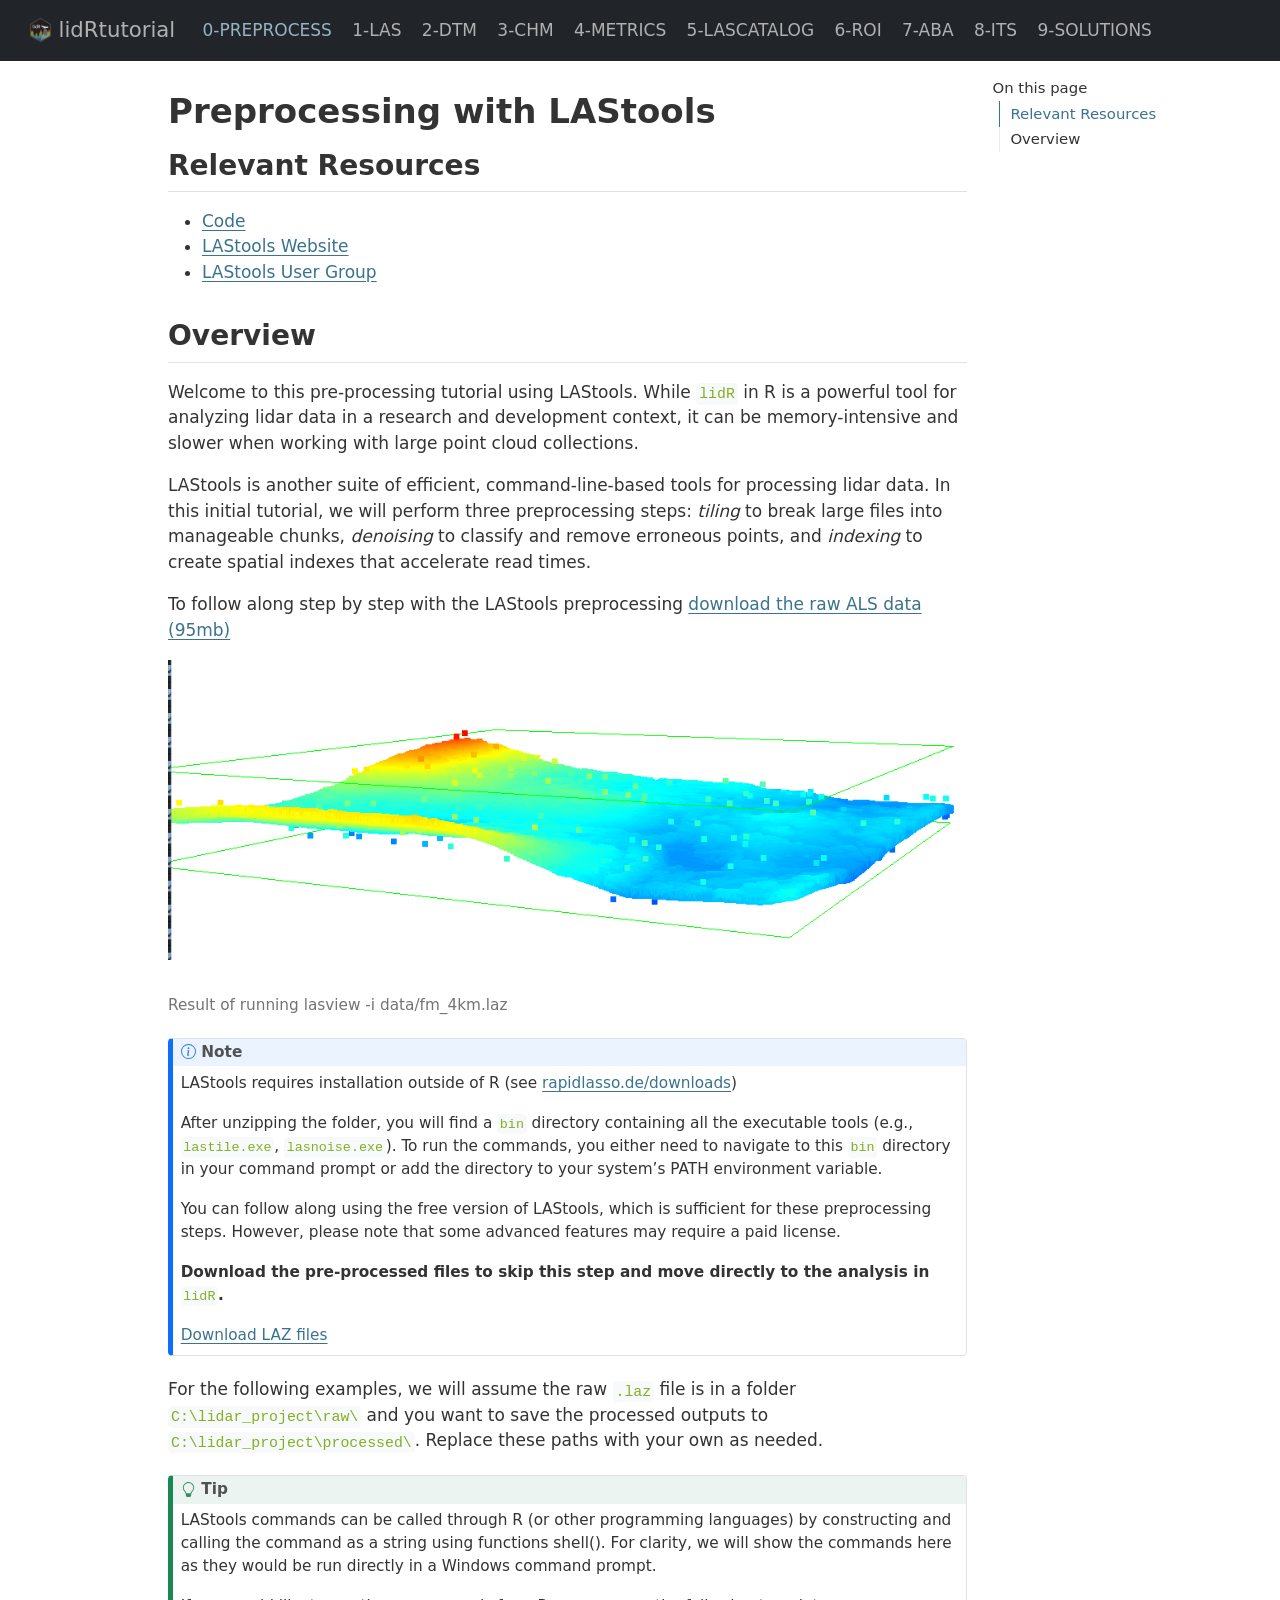
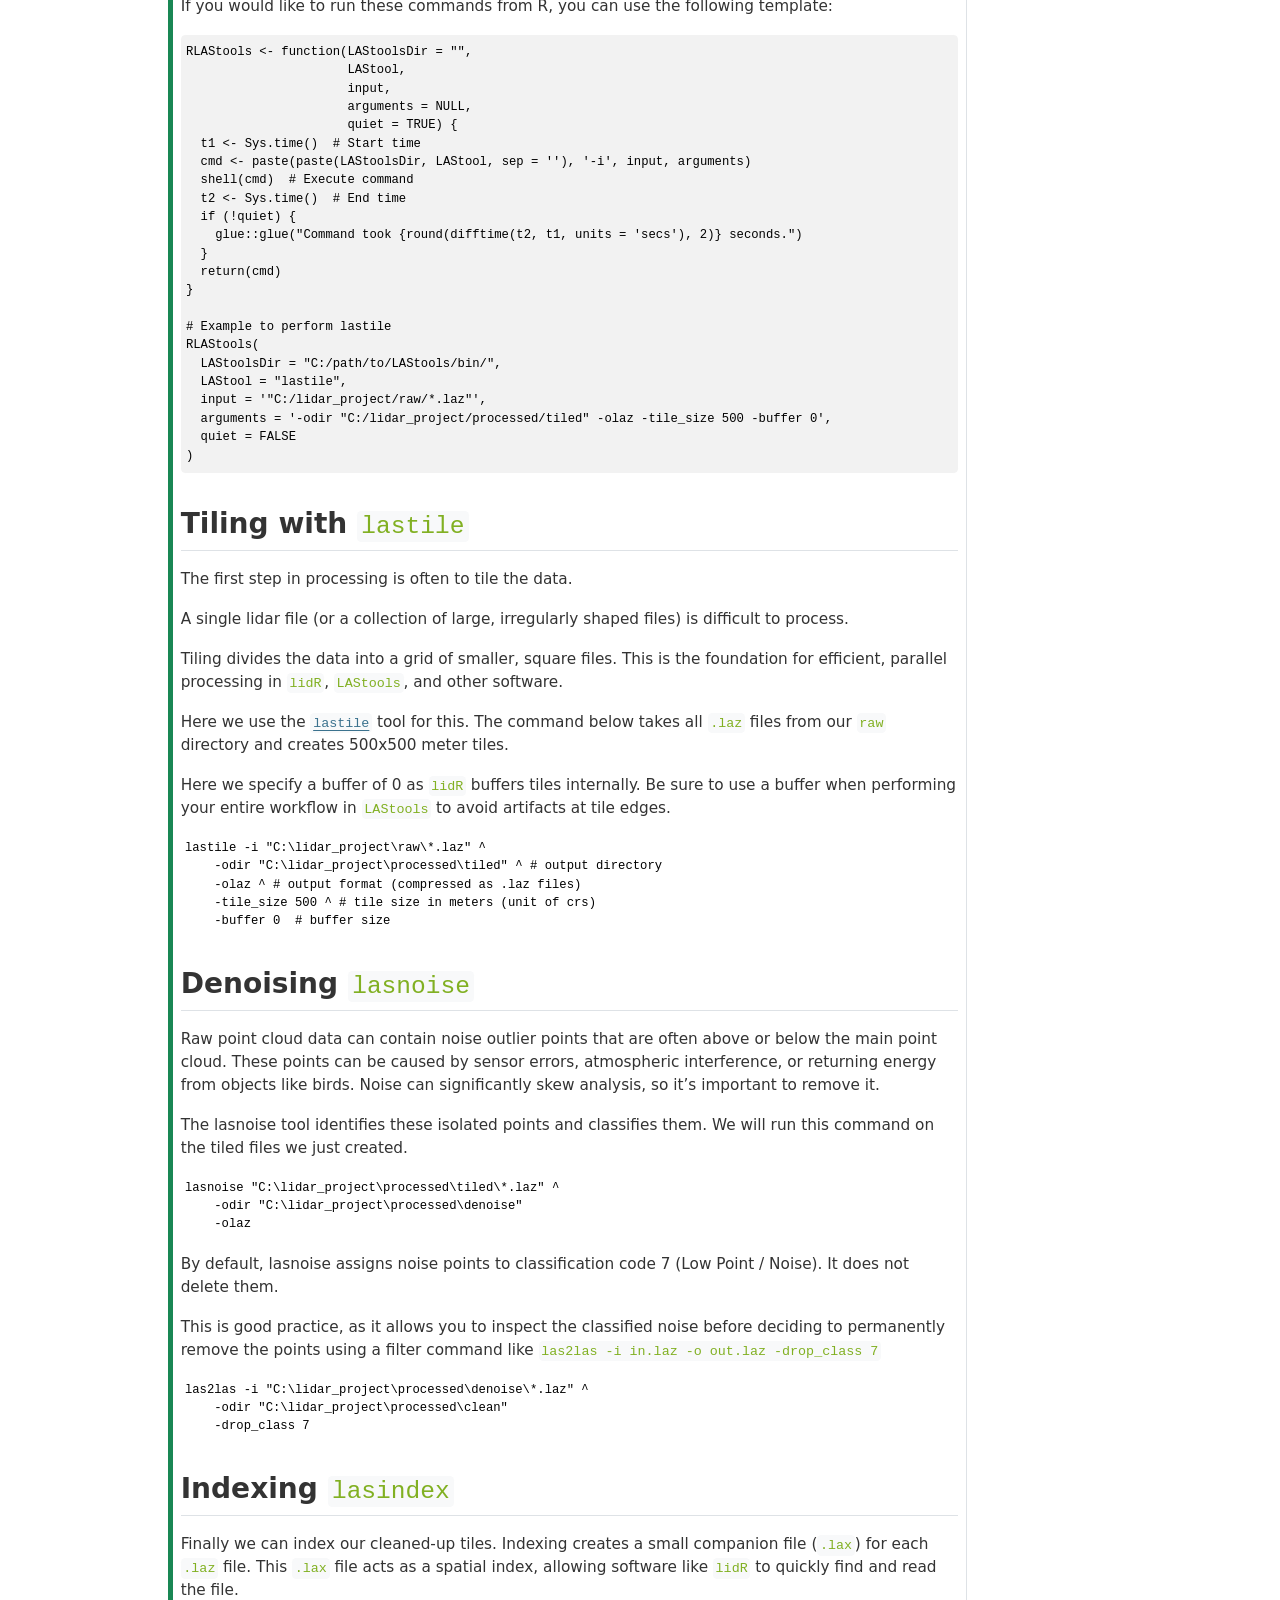
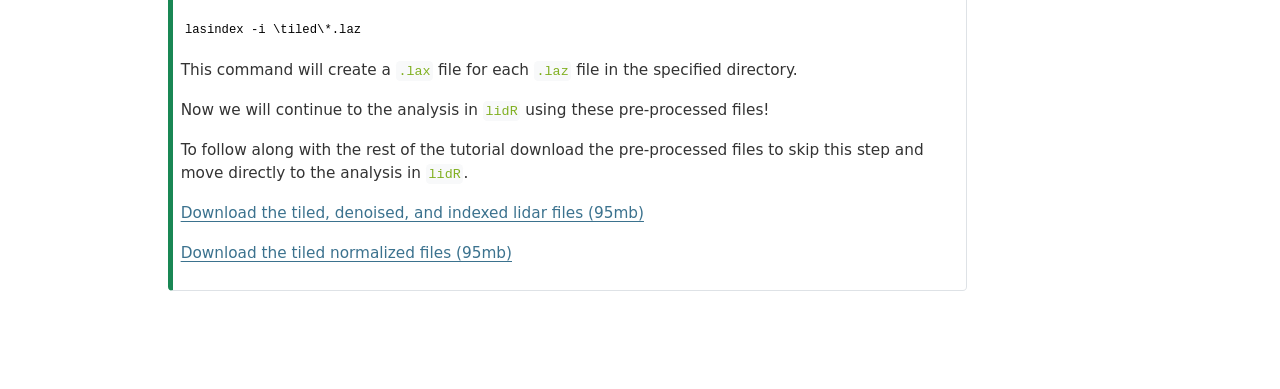
==== docs/00_preprocess.html @ db91cb9c "reknit with lastools bind, aba fix, typos after conference" ====
<!DOCTYPE html>
<html xmlns="http://www.w3.org/1999/xhtml" lang="en" xml:lang="en"><head>

<meta charset="utf-8">
<meta name="generator" content="quarto-1.7.31">

<meta name="viewport" content="width=device-width, initial-scale=1.0, user-scalable=yes">


<title>Preprocessing with LAStools – lidRtutorial</title>
<style>
code{white-space: pre-wrap;}
span.smallcaps{font-variant: small-caps;}
div.columns{display: flex; gap: min(4vw, 1.5em);}
div.column{flex: auto; overflow-x: auto;}
div.hanging-indent{margin-left: 1.5em; text-indent: -1.5em;}
ul.task-list{list-style: none;}
ul.task-list li input[type="checkbox"] {
  width: 0.8em;
  margin: 0 0.8em 0.2em -1em; /* quarto-specific, see https://github.com/quarto-dev/quarto-cli/issues/4556 */ 
  vertical-align: middle;
}
/* CSS for syntax highlighting */
html { -webkit-text-size-adjust: 100%; }
pre > code.sourceCode { white-space: pre; position: relative; }
pre > code.sourceCode > span { display: inline-block; line-height: 1.25; }
pre > code.sourceCode > span:empty { height: 1.2em; }
.sourceCode { overflow: visible; }
code.sourceCode > span { color: inherit; text-decoration: inherit; }
div.sourceCode { margin: 1em 0; }
pre.sourceCode { margin: 0; }
@media screen {
div.sourceCode { overflow: auto; }
}
@media print {
pre > code.sourceCode { white-space: pre-wrap; }
pre > code.sourceCode > span { text-indent: -5em; padding-left: 5em; }
}
pre.numberSource code
  { counter-reset: source-line 0; }
pre.numberSource code > span
  { position: relative; left: -4em; counter-increment: source-line; }
pre.numberSource code > span > a:first-child::before
  { content: counter(source-line);
    position: relative; left: -1em; text-align: right; vertical-align: baseline;
    border: none; display: inline-block;
    -webkit-touch-callout: none; -webkit-user-select: none;
    -khtml-user-select: none; -moz-user-select: none;
    -ms-user-select: none; user-select: none;
    padding: 0 4px; width: 4em;
  }
pre.numberSource { margin-left: 3em;  padding-left: 4px; }
div.sourceCode
  {   }
@media screen {
pre > code.sourceCode > span > a:first-child::before { text-decoration: underline; }
}
</style>


<script src="site_libs/quarto-nav/quarto-nav.js"></script>
<script src="site_libs/quarto-nav/headroom.min.js"></script>
<script src="site_libs/clipboard/clipboard.min.js"></script>
<script src="site_libs/quarto-search/autocomplete.umd.js"></script>
<script src="site_libs/quarto-search/fuse.min.js"></script>
<script src="site_libs/quarto-search/quarto-search.js"></script>
<meta name="quarto:offset" content="./">
<link href="./img/logo.png" rel="icon" type="image/png">
<script src="site_libs/quarto-html/quarto.js" type="module"></script>
<script src="site_libs/quarto-html/tabsets/tabsets.js" type="module"></script>
<script src="site_libs/quarto-html/popper.min.js"></script>
<script src="site_libs/quarto-html/tippy.umd.min.js"></script>
<script src="site_libs/quarto-html/anchor.min.js"></script>
<link href="site_libs/quarto-html/tippy.css" rel="stylesheet">
<link href="site_libs/quarto-html/quarto-syntax-highlighting-e1a5c8363afafaef2c763b6775fbf3ca.css" rel="stylesheet" id="quarto-text-highlighting-styles">
<script src="site_libs/bootstrap/bootstrap.min.js"></script>
<link href="site_libs/bootstrap/bootstrap-icons.css" rel="stylesheet">
<link href="site_libs/bootstrap/bootstrap-c3e9721a79885947f4bfdcdb0d329912.min.css" rel="stylesheet" append-hash="true" id="quarto-bootstrap" data-mode="light">
<script src="site_libs/quarto-contrib/glightbox/glightbox.min.js"></script>
<link href="site_libs/quarto-contrib/glightbox/glightbox.min.css" rel="stylesheet">
<link href="site_libs/quarto-contrib/glightbox/lightbox.css" rel="stylesheet">
<script id="quarto-search-options" type="application/json">{
  "location": "navbar",
  "copy-button": false,
  "collapse-after": 3,
  "panel-placement": "end",
  "type": "overlay",
  "limit": 50,
  "keyboard-shortcut": [
    "f",
    "/",
    "s"
  ],
  "language": {
    "search-no-results-text": "No results",
    "search-matching-documents-text": "matching documents",
    "search-copy-link-title": "Copy link to search",
    "search-hide-matches-text": "Hide additional matches",
    "search-more-match-text": "more match in this document",
    "search-more-matches-text": "more matches in this document",
    "search-clear-button-title": "Clear",
    "search-text-placeholder": "",
    "search-detached-cancel-button-title": "Cancel",
    "search-submit-button-title": "Submit",
    "search-label": "Search"
  }
}</script>


<link rel="stylesheet" href="assets/custom.css">
</head>

<body class="nav-fixed quarto-light">

<div id="quarto-search-results"></div>
  <header id="quarto-header" class="headroom fixed-top">
    <nav class="navbar navbar-expand-lg " data-bs-theme="dark">
      <div class="navbar-container container-fluid">
      <div class="navbar-brand-container mx-auto">
    <a href="./index.html" class="navbar-brand navbar-brand-logo">
    <img src="./img/logo.png" alt="" class="navbar-logo">
    </a>
    <a class="navbar-brand" href="./index.html">
    <span class="navbar-title">lidRtutorial</span>
    </a>
  </div>
            <div id="quarto-search" class="" title="Search"></div>
          <button class="navbar-toggler" type="button" data-bs-toggle="collapse" data-bs-target="#navbarCollapse" aria-controls="navbarCollapse" role="menu" aria-expanded="false" aria-label="Toggle navigation" onclick="if (window.quartoToggleHeadroom) { window.quartoToggleHeadroom(); }">
  <span class="navbar-toggler-icon"></span>
</button>
          <div class="collapse navbar-collapse" id="navbarCollapse">
            <ul class="navbar-nav navbar-nav-scroll me-auto">
  <li class="nav-item">
    <a class="nav-link active" href="./00_preprocess.html" aria-current="page"> 
<span class="menu-text">0-PREPROCESS</span></a>
  </li>  
  <li class="nav-item">
    <a class="nav-link" href="./01_read.html"> 
<span class="menu-text">1-LAS</span></a>
  </li>  
  <li class="nav-item">
    <a class="nav-link" href="./02_dtm.html"> 
<span class="menu-text">2-DTM</span></a>
  </li>  
  <li class="nav-item">
    <a class="nav-link" href="./03_chm.html"> 
<span class="menu-text">3-CHM</span></a>
  </li>  
  <li class="nav-item">
    <a class="nav-link" href="./04_metrics.html"> 
<span class="menu-text">4-METRICS</span></a>
  </li>  
  <li class="nav-item">
    <a class="nav-link" href="./05_catalog.html"> 
<span class="menu-text">5-LASCATALOG</span></a>
  </li>  
  <li class="nav-item">
    <a class="nav-link" href="./06_roi.html"> 
<span class="menu-text">6-ROI</span></a>
  </li>  
  <li class="nav-item">
    <a class="nav-link" href="./07_aba.html"> 
<span class="menu-text">7-ABA</span></a>
  </li>  
  <li class="nav-item">
    <a class="nav-link" href="./08_its.html"> 
<span class="menu-text">8-ITS</span></a>
  </li>  
  <li class="nav-item">
    <a class="nav-link" href="./09_solutions.html"> 
<span class="menu-text">9-SOLUTIONS</span></a>
  </li>  
</ul>
          </div> <!-- /navcollapse -->
            <div class="quarto-navbar-tools">
</div>
      </div> <!-- /container-fluid -->
    </nav>
</header>
<!-- content -->
<div id="quarto-content" class="quarto-container page-columns page-rows-contents page-layout-article page-navbar">
<!-- sidebar -->
<!-- margin-sidebar -->
    <div id="quarto-margin-sidebar" class="sidebar margin-sidebar">
        <nav id="TOC" role="doc-toc" class="toc-active">
    <h2 id="toc-title">On this page</h2>
   
  <ul>
  <li><a href="#relevant-resources" id="toc-relevant-resources" class="nav-link active" data-scroll-target="#relevant-resources">Relevant Resources</a></li>
  <li><a href="#overview" id="toc-overview" class="nav-link" data-scroll-target="#overview">Overview</a></li>
  </ul>
</nav>
    </div>
<!-- main -->
<main class="content" id="quarto-document-content">

<header id="title-block-header" class="quarto-title-block default">
<div class="quarto-title">
<h1 class="title">Preprocessing with LAStools</h1>
</div>



<div class="quarto-title-meta">

    
  
    
  </div>
  


</header>


<section id="relevant-resources" class="level2">
<h2 class="anchored" data-anchor-id="relevant-resources">Relevant Resources</h2>
<ul>
<li><a href="https://github.com/liamirwin/SL25_lidRtutorial/blob/main/R/00_preprocess.txt">Code</a></li>
<li><a href="https://rapidlasso.de/product-overview/">LAStools Website</a></li>
<li><a href="https://groups.google.com/g/lastools">LAStools User Group</a></li>
</ul>
</section>
<section id="overview" class="level2">
<h2 class="anchored" data-anchor-id="overview">Overview</h2>
<p>Welcome to this pre-processing tutorial using LAStools. While <code>lidR</code> in R is a powerful tool for analyzing lidar data in a research and development context, it can be memory-intensive and slower when working with large point cloud collections.</p>
<p>LAStools is another suite of efficient, command-line-based tools for processing lidar data. In this initial tutorial, we will perform three preprocessing steps: <em>tiling</em> to break large files into manageable chunks, <em>denoising</em> to classify and remove erroneous points, and <em>indexing</em> to create spatial indexes that accelerate read times.</p>
<p>To follow along step by step with the LAStools preprocessing <a href="data/raw/fm_4km.laz" title="Download the 95mb LAZ file to follow along with preprocessing in LAStools">download the raw ALS data (95mb)</a></p>
<div class="quarto-figure quarto-figure-center">
<figure class="figure">
<div class="quarto-figure quarto-figure-center">
<figure class="figure">
<p><a href="img/lasview_fmlas.png" class="lightbox" data-gallery="quarto-lightbox-gallery-1" title="Result of running lasview -i data/fm_4km.laz"><img src="img/lasview_fmlas.png" class="img-fluid quarto-figure quarto-figure-center figure-img" alt="Result of running lasview -i data/fm_4km.laz"></a></p>
</figure>
</div>
<figcaption>Result of running lasview -i data/fm_4km.laz</figcaption>
</figure>
</div>
<div class="callout callout-style-default callout-note callout-titled">
<div class="callout-header d-flex align-content-center">
<div class="callout-icon-container">
<i class="callout-icon"></i>
</div>
<div class="callout-title-container flex-fill">
Note
</div>
</div>
<div class="callout-body-container callout-body">
<p>LAStools requires installation outside of R (see <a href="https://rapidlasso.de/downloads/">rapidlasso.de/downloads</a>)</p>
<p>After unzipping the folder, you will find a <code>bin</code> directory containing all the executable tools (e.g., <code>lastile.exe</code>, <code>lasnoise.exe</code>). To run the commands, you either need to navigate to this <code>bin</code> directory in your command prompt or add the directory to your system’s PATH environment variable.</p>
<p>You can follow along using the free version of LAStools, which is sufficient for these preprocessing steps. However, please note that some advanced features may require a paid license.</p>
<p><strong>Download the pre-processed files to skip this step and move directly to the analysis in <code>lidR</code>.</strong></p>
<p><a href=".\data/fm_laz.zip">Download LAZ files</a></p>
</div>
</div>
<p>For the following examples, we will assume the raw <code>.laz</code> file is in a folder <code>C:\lidar_project\raw\</code> and you want to save the processed outputs to <code>C:\lidar_project\processed\</code>. Replace these paths with your own as needed.</p>
<div class="callout callout-style-default callout-tip callout-titled">
<div class="callout-header d-flex align-content-center">
<div class="callout-icon-container">
<i class="callout-icon"></i>
</div>
<div class="callout-title-container flex-fill">
Tip
</div>
</div>
<div class="callout-body-container callout-body">
<p>LAStools commands can be called through R (or other programming languages) by constructing and calling the command as a string using functions shell(). For clarity, we will show the commands here as they would be run directly in a Windows command prompt.</p>
<p>If you would like to run these commands from R, you can use the following template:</p>
<div class="cell">
<div class="sourceCode cell-code" id="cb1"><pre class="sourceCode r code-with-copy"><code class="sourceCode r"><span id="cb1-1"><a href="#cb1-1" aria-hidden="true" tabindex="-1"></a>RLAStools <span class="ot">&lt;-</span> <span class="cf">function</span>(<span class="at">LAStoolsDir =</span> <span class="st">""</span>,</span>
<span id="cb1-2"><a href="#cb1-2" aria-hidden="true" tabindex="-1"></a>                      LAStool,</span>
<span id="cb1-3"><a href="#cb1-3" aria-hidden="true" tabindex="-1"></a>                      input,</span>
<span id="cb1-4"><a href="#cb1-4" aria-hidden="true" tabindex="-1"></a>                      <span class="at">arguments =</span> <span class="cn">NULL</span>,</span>
<span id="cb1-5"><a href="#cb1-5" aria-hidden="true" tabindex="-1"></a>                      <span class="at">quiet =</span> <span class="cn">TRUE</span>) {</span>
<span id="cb1-6"><a href="#cb1-6" aria-hidden="true" tabindex="-1"></a>  t1 <span class="ot">&lt;-</span> <span class="fu">Sys.time</span>()  <span class="co"># Start time</span></span>
<span id="cb1-7"><a href="#cb1-7" aria-hidden="true" tabindex="-1"></a>  cmd <span class="ot">&lt;-</span> <span class="fu">paste</span>(<span class="fu">paste</span>(LAStoolsDir, LAStool, <span class="at">sep =</span> <span class="st">''</span>), <span class="st">'-i'</span>, input, arguments)</span>
<span id="cb1-8"><a href="#cb1-8" aria-hidden="true" tabindex="-1"></a>  <span class="fu">shell</span>(cmd)  <span class="co"># Execute command</span></span>
<span id="cb1-9"><a href="#cb1-9" aria-hidden="true" tabindex="-1"></a>  t2 <span class="ot">&lt;-</span> <span class="fu">Sys.time</span>()  <span class="co"># End time</span></span>
<span id="cb1-10"><a href="#cb1-10" aria-hidden="true" tabindex="-1"></a>  <span class="cf">if</span> (<span class="sc">!</span>quiet) {</span>
<span id="cb1-11"><a href="#cb1-11" aria-hidden="true" tabindex="-1"></a>    glue<span class="sc">::</span><span class="fu">glue</span>(<span class="st">"Command took {round(difftime(t2, t1, units = 'secs'), 2)} seconds."</span>)</span>
<span id="cb1-12"><a href="#cb1-12" aria-hidden="true" tabindex="-1"></a>  }</span>
<span id="cb1-13"><a href="#cb1-13" aria-hidden="true" tabindex="-1"></a>  <span class="fu">return</span>(cmd)</span>
<span id="cb1-14"><a href="#cb1-14" aria-hidden="true" tabindex="-1"></a>}</span>
<span id="cb1-15"><a href="#cb1-15" aria-hidden="true" tabindex="-1"></a></span>
<span id="cb1-16"><a href="#cb1-16" aria-hidden="true" tabindex="-1"></a><span class="co"># Example to perform lastile</span></span>
<span id="cb1-17"><a href="#cb1-17" aria-hidden="true" tabindex="-1"></a><span class="fu">RLAStools</span>(</span>
<span id="cb1-18"><a href="#cb1-18" aria-hidden="true" tabindex="-1"></a>  <span class="at">LAStoolsDir =</span> <span class="st">"C:/path/to/LAStools/bin/"</span>,</span>
<span id="cb1-19"><a href="#cb1-19" aria-hidden="true" tabindex="-1"></a>  <span class="at">LAStool =</span> <span class="st">"lastile"</span>,</span>
<span id="cb1-20"><a href="#cb1-20" aria-hidden="true" tabindex="-1"></a>  <span class="at">input =</span> <span class="st">'"C:/lidar_project/raw/*.laz"'</span>,</span>
<span id="cb1-21"><a href="#cb1-21" aria-hidden="true" tabindex="-1"></a>  <span class="at">arguments =</span> <span class="st">'-odir "C:/lidar_project/processed/tiled" -olaz -tile_size 500 -buffer 0'</span>,</span>
<span id="cb1-22"><a href="#cb1-22" aria-hidden="true" tabindex="-1"></a>  <span class="at">quiet =</span> <span class="cn">FALSE</span></span>
<span id="cb1-23"><a href="#cb1-23" aria-hidden="true" tabindex="-1"></a>)</span></code><button title="Copy to Clipboard" class="code-copy-button"><i class="bi"></i></button></pre></div>
</div>
<section id="tiling-with-lastile" class="level2">
<h2 class="anchored" data-anchor-id="tiling-with-lastile">Tiling with <code>lastile</code></h2>
<p>The first step in processing is often to tile the data.</p>
<p>A single lidar file (or a collection of large, irregularly shaped files) is difficult to process.</p>
<p>Tiling divides the data into a grid of smaller, square files. This is the foundation for efficient, parallel processing in <code>lidR</code>, <code>LAStools</code>, and other software.</p>
<p>Here we use the <a href="https://downloads.rapidlasso.de/html/lastile_README.html"><code>lastile</code></a> tool for this. The command below takes all <code>.laz</code> files from our <code>raw</code> directory and creates 500x500 meter tiles.</p>
<p>Here we specify a buffer of 0 as <code>lidR</code> buffers tiles internally. Be sure to use a buffer when performing your entire workflow in <code>LAStools</code> to avoid artifacts at tile edges.</p>
<div class="cell">
<pre class="batch cell-code"><code>lastile -i "C:\lidar_project\raw\*.laz" ^
    -odir "C:\lidar_project\processed\tiled" ^ # output directory
    -olaz ^ # output format (compressed as .laz files)
    -tile_size 500 ^ # tile size in meters (unit of crs)
    -buffer 0  # buffer size </code></pre>
</div>
</section>
<section id="denoising-lasnoise" class="level2">
<h2 class="anchored" data-anchor-id="denoising-lasnoise">Denoising <code>lasnoise</code></h2>
<p>Raw point cloud data can contain noise outlier points that are often above or below the main point cloud. These points can be caused by sensor errors, atmospheric interference, or returning energy from objects like birds. Noise can significantly skew analysis, so it’s important to remove it.</p>
<p>The lasnoise tool identifies these isolated points and classifies them. We will run this command on the tiled files we just created.</p>
<div class="cell">
<pre class="batch cell-code"><code>lasnoise "C:\lidar_project\processed\tiled\*.laz" ^
    -odir "C:\lidar_project\processed\denoise"
    -olaz
</code></pre>
</div>
<p>By default, lasnoise assigns noise points to classification code 7 (Low Point / Noise). It does not delete them.</p>
<p>This is good practice, as it allows you to inspect the classified noise before deciding to permanently remove the points using a filter command like <code>las2las -i in.laz -o out.laz -drop_class 7</code></p>
<div class="cell">
<pre class="batch cell-code"><code>las2las -i "C:\lidar_project\processed\denoise\*.laz" ^
    -odir "C:\lidar_project\processed\clean"
    -drop_class 7</code></pre>
</div>
</section>
<section id="indexing-lasindex" class="level2">
<h2 class="anchored" data-anchor-id="indexing-lasindex">Indexing <code>lasindex</code></h2>
<p>Finally we can index our cleaned-up tiles. Indexing creates a small companion file (<code>.lax</code>) for each <code>.laz</code> file. This <code>.lax</code> file acts as a spatial index, allowing software like <code>lidR</code> to quickly find and read the file.</p>
<div class="cell">
<pre class="batch cell-code"><code>lasindex -i \tiled\*.laz </code></pre>
</div>
<p>This command will create a <code>.lax</code> file for each <code>.laz</code> file in the specified directory.</p>
<p>Now we will continue to the analysis in <code>lidR</code> using these pre-processed files!</p>
<p>To follow along with the rest of the tutorial download the pre-processed files to skip this step and move directly to the analysis in <code>lidR</code>.</p>
<p><a href=".\data/ctg_class.zip">Download the tiled, denoised, and indexed lidar files (95mb)</a></p>
<p><a href=".\data/ctg_norm.zip">Download the tiled normalized files (95mb)</a></p>


</section>
</div>
</div>
</section>

</main> <!-- /main -->
<script id="quarto-html-after-body" type="application/javascript">
  window.document.addEventListener("DOMContentLoaded", function (event) {
    const icon = "";
    const anchorJS = new window.AnchorJS();
    anchorJS.options = {
      placement: 'right',
      icon: icon
    };
    anchorJS.add('.anchored');
    const isCodeAnnotation = (el) => {
      for (const clz of el.classList) {
        if (clz.startsWith('code-annotation-')) {                     
          return true;
        }
      }
      return false;
    }
    const onCopySuccess = function(e) {
      // button target
      const button = e.trigger;
      // don't keep focus
      button.blur();
      // flash "checked"
      button.classList.add('code-copy-button-checked');
      var currentTitle = button.getAttribute("title");
      button.setAttribute("title", "Copied!");
      let tooltip;
      if (window.bootstrap) {
        button.setAttribute("data-bs-toggle", "tooltip");
        button.setAttribute("data-bs-placement", "left");
        button.setAttribute("data-bs-title", "Copied!");
        tooltip = new bootstrap.Tooltip(button, 
          { trigger: "manual", 
            customClass: "code-copy-button-tooltip",
            offset: [0, -8]});
        tooltip.show();    
      }
      setTimeout(function() {
        if (tooltip) {
          tooltip.hide();
          button.removeAttribute("data-bs-title");
          button.removeAttribute("data-bs-toggle");
          button.removeAttribute("data-bs-placement");
        }
        button.setAttribute("title", currentTitle);
        button.classList.remove('code-copy-button-checked');
      }, 1000);
      // clear code selection
      e.clearSelection();
    }
    const getTextToCopy = function(trigger) {
        const codeEl = trigger.previousElementSibling.cloneNode(true);
        for (const childEl of codeEl.children) {
          if (isCodeAnnotation(childEl)) {
            childEl.remove();
          }
        }
        return codeEl.innerText;
    }
    const clipboard = new window.ClipboardJS('.code-copy-button:not([data-in-quarto-modal])', {
      text: getTextToCopy
    });
    clipboard.on('success', onCopySuccess);
    if (window.document.getElementById('quarto-embedded-source-code-modal')) {
      const clipboardModal = new window.ClipboardJS('.code-copy-button[data-in-quarto-modal]', {
        text: getTextToCopy,
        container: window.document.getElementById('quarto-embedded-source-code-modal')
      });
      clipboardModal.on('success', onCopySuccess);
    }
      var localhostRegex = new RegExp(/^(?:http|https):\/\/localhost\:?[0-9]*\//);
      var mailtoRegex = new RegExp(/^mailto:/);
        var filterRegex = new RegExp("https:\/\/r-lidar\.github\.io\/lidRbook\/");
      var isInternal = (href) => {
          return filterRegex.test(href) || localhostRegex.test(href) || mailtoRegex.test(href);
      }
      // Inspect non-navigation links and adorn them if external
     var links = window.document.querySelectorAll('a[href]:not(.nav-link):not(.navbar-brand):not(.toc-action):not(.sidebar-link):not(.sidebar-item-toggle):not(.pagination-link):not(.no-external):not([aria-hidden]):not(.dropdown-item):not(.quarto-navigation-tool):not(.about-link)');
      for (var i=0; i<links.length; i++) {
        const link = links[i];
        if (!isInternal(link.href)) {
          // undo the damage that might have been done by quarto-nav.js in the case of
          // links that we want to consider external
          if (link.dataset.originalHref !== undefined) {
            link.href = link.dataset.originalHref;
          }
        }
      }
    function tippyHover(el, contentFn, onTriggerFn, onUntriggerFn) {
      const config = {
        allowHTML: true,
        maxWidth: 500,
        delay: 100,
        arrow: false,
        appendTo: function(el) {
            return el.parentElement;
        },
        interactive: true,
        interactiveBorder: 10,
        theme: 'quarto',
        placement: 'bottom-start',
      };
      if (contentFn) {
        config.content = contentFn;
      }
      if (onTriggerFn) {
        config.onTrigger = onTriggerFn;
      }
      if (onUntriggerFn) {
        config.onUntrigger = onUntriggerFn;
      }
      window.tippy(el, config); 
    }
    const noterefs = window.document.querySelectorAll('a[role="doc-noteref"]');
    for (var i=0; i<noterefs.length; i++) {
      const ref = noterefs[i];
      tippyHover(ref, function() {
        // use id or data attribute instead here
        let href = ref.getAttribute('data-footnote-href') || ref.getAttribute('href');
        try { href = new URL(href).hash; } catch {}
        const id = href.replace(/^#\/?/, "");
        const note = window.document.getElementById(id);
        if (note) {
          return note.innerHTML;
        } else {
          return "";
        }
      });
    }
    const xrefs = window.document.querySelectorAll('a.quarto-xref');
    const processXRef = (id, note) => {
      // Strip column container classes
      const stripColumnClz = (el) => {
        el.classList.remove("page-full", "page-columns");
        if (el.children) {
          for (const child of el.children) {
            stripColumnClz(child);
          }
        }
      }
      stripColumnClz(note)
      if (id === null || id.startsWith('sec-')) {
        // Special case sections, only their first couple elements
        const container = document.createElement("div");
        if (note.children && note.children.length > 2) {
          container.appendChild(note.children[0].cloneNode(true));
          for (let i = 1; i < note.children.length; i++) {
            const child = note.children[i];
            if (child.tagName === "P" && child.innerText === "") {
              continue;
            } else {
              container.appendChild(child.cloneNode(true));
              break;
            }
          }
          if (window.Quarto?.typesetMath) {
            window.Quarto.typesetMath(container);
          }
          return container.innerHTML
        } else {
          if (window.Quarto?.typesetMath) {
            window.Quarto.typesetMath(note);
          }
          return note.innerHTML;
        }
      } else {
        // Remove any anchor links if they are present
        const anchorLink = note.querySelector('a.anchorjs-link');
        if (anchorLink) {
          anchorLink.remove();
        }
        if (window.Quarto?.typesetMath) {
          window.Quarto.typesetMath(note);
        }
        if (note.classList.contains("callout")) {
          return note.outerHTML;
        } else {
          return note.innerHTML;
        }
      }
    }
    for (var i=0; i<xrefs.length; i++) {
      const xref = xrefs[i];
      tippyHover(xref, undefined, function(instance) {
        instance.disable();
        let url = xref.getAttribute('href');
        let hash = undefined; 
        if (url.startsWith('#')) {
          hash = url;
        } else {
          try { hash = new URL(url).hash; } catch {}
        }
        if (hash) {
          const id = hash.replace(/^#\/?/, "");
          const note = window.document.getElementById(id);
          if (note !== null) {
            try {
              const html = processXRef(id, note.cloneNode(true));
              instance.setContent(html);
            } finally {
              instance.enable();
              instance.show();
            }
          } else {
            // See if we can fetch this
            fetch(url.split('#')[0])
            .then(res => res.text())
            .then(html => {
              const parser = new DOMParser();
              const htmlDoc = parser.parseFromString(html, "text/html");
              const note = htmlDoc.getElementById(id);
              if (note !== null) {
                const html = processXRef(id, note);
                instance.setContent(html);
              } 
            }).finally(() => {
              instance.enable();
              instance.show();
            });
          }
        } else {
          // See if we can fetch a full url (with no hash to target)
          // This is a special case and we should probably do some content thinning / targeting
          fetch(url)
          .then(res => res.text())
          .then(html => {
            const parser = new DOMParser();
            const htmlDoc = parser.parseFromString(html, "text/html");
            const note = htmlDoc.querySelector('main.content');
            if (note !== null) {
              // This should only happen for chapter cross references
              // (since there is no id in the URL)
              // remove the first header
              if (note.children.length > 0 && note.children[0].tagName === "HEADER") {
                note.children[0].remove();
              }
              const html = processXRef(null, note);
              instance.setContent(html);
            } 
          }).finally(() => {
            instance.enable();
            instance.show();
          });
        }
      }, function(instance) {
      });
    }
        let selectedAnnoteEl;
        const selectorForAnnotation = ( cell, annotation) => {
          let cellAttr = 'data-code-cell="' + cell + '"';
          let lineAttr = 'data-code-annotation="' +  annotation + '"';
          const selector = 'span[' + cellAttr + '][' + lineAttr + ']';
          return selector;
        }
        const selectCodeLines = (annoteEl) => {
          const doc = window.document;
          const targetCell = annoteEl.getAttribute("data-target-cell");
          const targetAnnotation = annoteEl.getAttribute("data-target-annotation");
          const annoteSpan = window.document.querySelector(selectorForAnnotation(targetCell, targetAnnotation));
          const lines = annoteSpan.getAttribute("data-code-lines").split(",");
          const lineIds = lines.map((line) => {
            return targetCell + "-" + line;
          })
          let top = null;
          let height = null;
          let parent = null;
          if (lineIds.length > 0) {
              //compute the position of the single el (top and bottom and make a div)
              const el = window.document.getElementById(lineIds[0]);
              top = el.offsetTop;
              height = el.offsetHeight;
              parent = el.parentElement.parentElement;
            if (lineIds.length > 1) {
              const lastEl = window.document.getElementById(lineIds[lineIds.length - 1]);
              const bottom = lastEl.offsetTop + lastEl.offsetHeight;
              height = bottom - top;
            }
            if (top !== null && height !== null && parent !== null) {
              // cook up a div (if necessary) and position it 
              let div = window.document.getElementById("code-annotation-line-highlight");
              if (div === null) {
                div = window.document.createElement("div");
                div.setAttribute("id", "code-annotation-line-highlight");
                div.style.position = 'absolute';
                parent.appendChild(div);
              }
              div.style.top = top - 2 + "px";
              div.style.height = height + 4 + "px";
              div.style.left = 0;
              let gutterDiv = window.document.getElementById("code-annotation-line-highlight-gutter");
              if (gutterDiv === null) {
                gutterDiv = window.document.createElement("div");
                gutterDiv.setAttribute("id", "code-annotation-line-highlight-gutter");
                gutterDiv.style.position = 'absolute';
                const codeCell = window.document.getElementById(targetCell);
                const gutter = codeCell.querySelector('.code-annotation-gutter');
                gutter.appendChild(gutterDiv);
              }
              gutterDiv.style.top = top - 2 + "px";
              gutterDiv.style.height = height + 4 + "px";
            }
            selectedAnnoteEl = annoteEl;
          }
        };
        const unselectCodeLines = () => {
          const elementsIds = ["code-annotation-line-highlight", "code-annotation-line-highlight-gutter"];
          elementsIds.forEach((elId) => {
            const div = window.document.getElementById(elId);
            if (div) {
              div.remove();
            }
          });
          selectedAnnoteEl = undefined;
        };
          // Handle positioning of the toggle
      window.addEventListener(
        "resize",
        throttle(() => {
          elRect = undefined;
          if (selectedAnnoteEl) {
            selectCodeLines(selectedAnnoteEl);
          }
        }, 10)
      );
      function throttle(fn, ms) {
      let throttle = false;
      let timer;
        return (...args) => {
          if(!throttle) { // first call gets through
              fn.apply(this, args);
              throttle = true;
          } else { // all the others get throttled
              if(timer) clearTimeout(timer); // cancel #2
              timer = setTimeout(() => {
                fn.apply(this, args);
                timer = throttle = false;
              }, ms);
          }
        };
      }
        // Attach click handler to the DT
        const annoteDls = window.document.querySelectorAll('dt[data-target-cell]');
        for (const annoteDlNode of annoteDls) {
          annoteDlNode.addEventListener('click', (event) => {
            const clickedEl = event.target;
            if (clickedEl !== selectedAnnoteEl) {
              unselectCodeLines();
              const activeEl = window.document.querySelector('dt[data-target-cell].code-annotation-active');
              if (activeEl) {
                activeEl.classList.remove('code-annotation-active');
              }
              selectCodeLines(clickedEl);
              clickedEl.classList.add('code-annotation-active');
            } else {
              // Unselect the line
              unselectCodeLines();
              clickedEl.classList.remove('code-annotation-active');
            }
          });
        }
    const findCites = (el) => {
      const parentEl = el.parentElement;
      if (parentEl) {
        const cites = parentEl.dataset.cites;
        if (cites) {
          return {
            el,
            cites: cites.split(' ')
          };
        } else {
          return findCites(el.parentElement)
        }
      } else {
        return undefined;
      }
    };
    var bibliorefs = window.document.querySelectorAll('a[role="doc-biblioref"]');
    for (var i=0; i<bibliorefs.length; i++) {
      const ref = bibliorefs[i];
      const citeInfo = findCites(ref);
      if (citeInfo) {
        tippyHover(citeInfo.el, function() {
          var popup = window.document.createElement('div');
          citeInfo.cites.forEach(function(cite) {
            var citeDiv = window.document.createElement('div');
            citeDiv.classList.add('hanging-indent');
            citeDiv.classList.add('csl-entry');
            var biblioDiv = window.document.getElementById('ref-' + cite);
            if (biblioDiv) {
              citeDiv.innerHTML = biblioDiv.innerHTML;
            }
            popup.appendChild(citeDiv);
          });
          return popup.innerHTML;
        });
      }
    }
  });
  </script>
</div> <!-- /content -->
<script>var lightboxQuarto = GLightbox({"closeEffect":"zoom","descPosition":"bottom","loop":false,"openEffect":"zoom","selector":".lightbox"});
(function() {
  let previousOnload = window.onload;
  window.onload = () => {
    if (previousOnload) {
      previousOnload();
    }
    lightboxQuarto.on('slide_before_load', (data) => {
      const { slideIndex, slideNode, slideConfig, player, trigger } = data;
      const href = trigger.getAttribute('href');
      if (href !== null) {
        const imgEl = window.document.querySelector(`a[href="${href}"] img`);
        if (imgEl !== null) {
          const srcAttr = imgEl.getAttribute("src");
          if (srcAttr && srcAttr.startsWith("data:")) {
            slideConfig.href = srcAttr;
          }
        }
      } 
    });
  
    lightboxQuarto.on('slide_after_load', (data) => {
      const { slideIndex, slideNode, slideConfig, player, trigger } = data;
      if (window.Quarto?.typesetMath) {
        window.Quarto.typesetMath(slideNode);
      }
    });
  
  };
  
})();
          </script>




</body></html>
---- docs/site_libs/quarto-html/tippy.css ----
.tippy-box[data-animation=fade][data-state=hidden]{opacity:0}[data-tippy-root]{max-width:calc(100vw - 10px)}.tippy-box{position:relative;background-color:#333;color:#fff;border-radius:4px;font-size:14px;line-height:1.4;white-space:normal;outline:0;transition-property:transform,visibility,opacity}.tippy-box[data-placement^=top]>.tippy-arrow{bottom:0}.tippy-box[data-placement^=top]>.tippy-arrow:before{bottom:-7px;left:0;border-width:8px 8px 0;border-top-color:initial;transform-origin:center top}.tippy-box[data-placement^=bottom]>.tippy-arrow{top:0}.tippy-box[data-placement^=bottom]>.tippy-arrow:before{top:-7px;left:0;border-width:0 8px 8px;border-bottom-color:initial;transform-origin:center bottom}.tippy-box[data-placement^=left]>.tippy-arrow{right:0}.tippy-box[data-placement^=left]>.tippy-arrow:before{border-width:8px 0 8px 8px;border-left-color:initial;right:-7px;transform-origin:center left}.tippy-box[data-placement^=right]>.tippy-arrow{left:0}.tippy-box[data-placement^=right]>.tippy-arrow:before{left:-7px;border-width:8px 8px 8px 0;border-right-color:initial;transform-origin:center right}.tippy-box[data-inertia][data-state=visible]{transition-timing-function:cubic-bezier(.54,1.5,.38,1.11)}.tippy-arrow{width:16px;height:16px;color:#333}.tippy-arrow:before{content:"";position:absolute;border-color:transparent;border-style:solid}.tippy-content{position:relative;padding:5px 9px;z-index:1}
---- docs/assets/custom.css ----
#title-slide .author {
  font-size: 40px!important;
}

#title-slide .title {
  font-size: 80px!important;
}

#title-slide .date {
  font-size: 30px!important;
}

.box {
  margin-top: 10px;
  margin-right: 10px;
  border: 5px solid #ee252c;
  padding: 10px;
  font-size: 26px;
  background-color: #E6E6E6;
}

.font-small {
  font-size: 1.2rem;
}

.info-box {
  margin-top: 10px;
  margin-right: 10px;
  border-left: 10px solid #ee252c;
  padding-left: 20px;
  padding-right: 10px;
  padding-top: 10px;
  padding-bottom: 10px;
  background-color: #ebf8e2;
}

.fa-ul {
    list-style-type: none!important;
    margin-left: var(--fa-li-margin, 2.5em)!important;
    padding-left: 0!important;
}

.circle {
    border-radius: 50%;
    width: 1em;
    line-height: 1em;
    padding: 3px;
    display: inline-block;
    background: black;
    color: white;
    text-align: center;
    font-weight: bold;
    font-family: 'Roboto Condensed', sans-serif;
}

.story {
  background-color: black;
  color: white;
  font-size: 0.3em;
  padding: 10px;
  font-family: 'Roboto Condensed', sans-serif;
  vertical-align: middle;
}
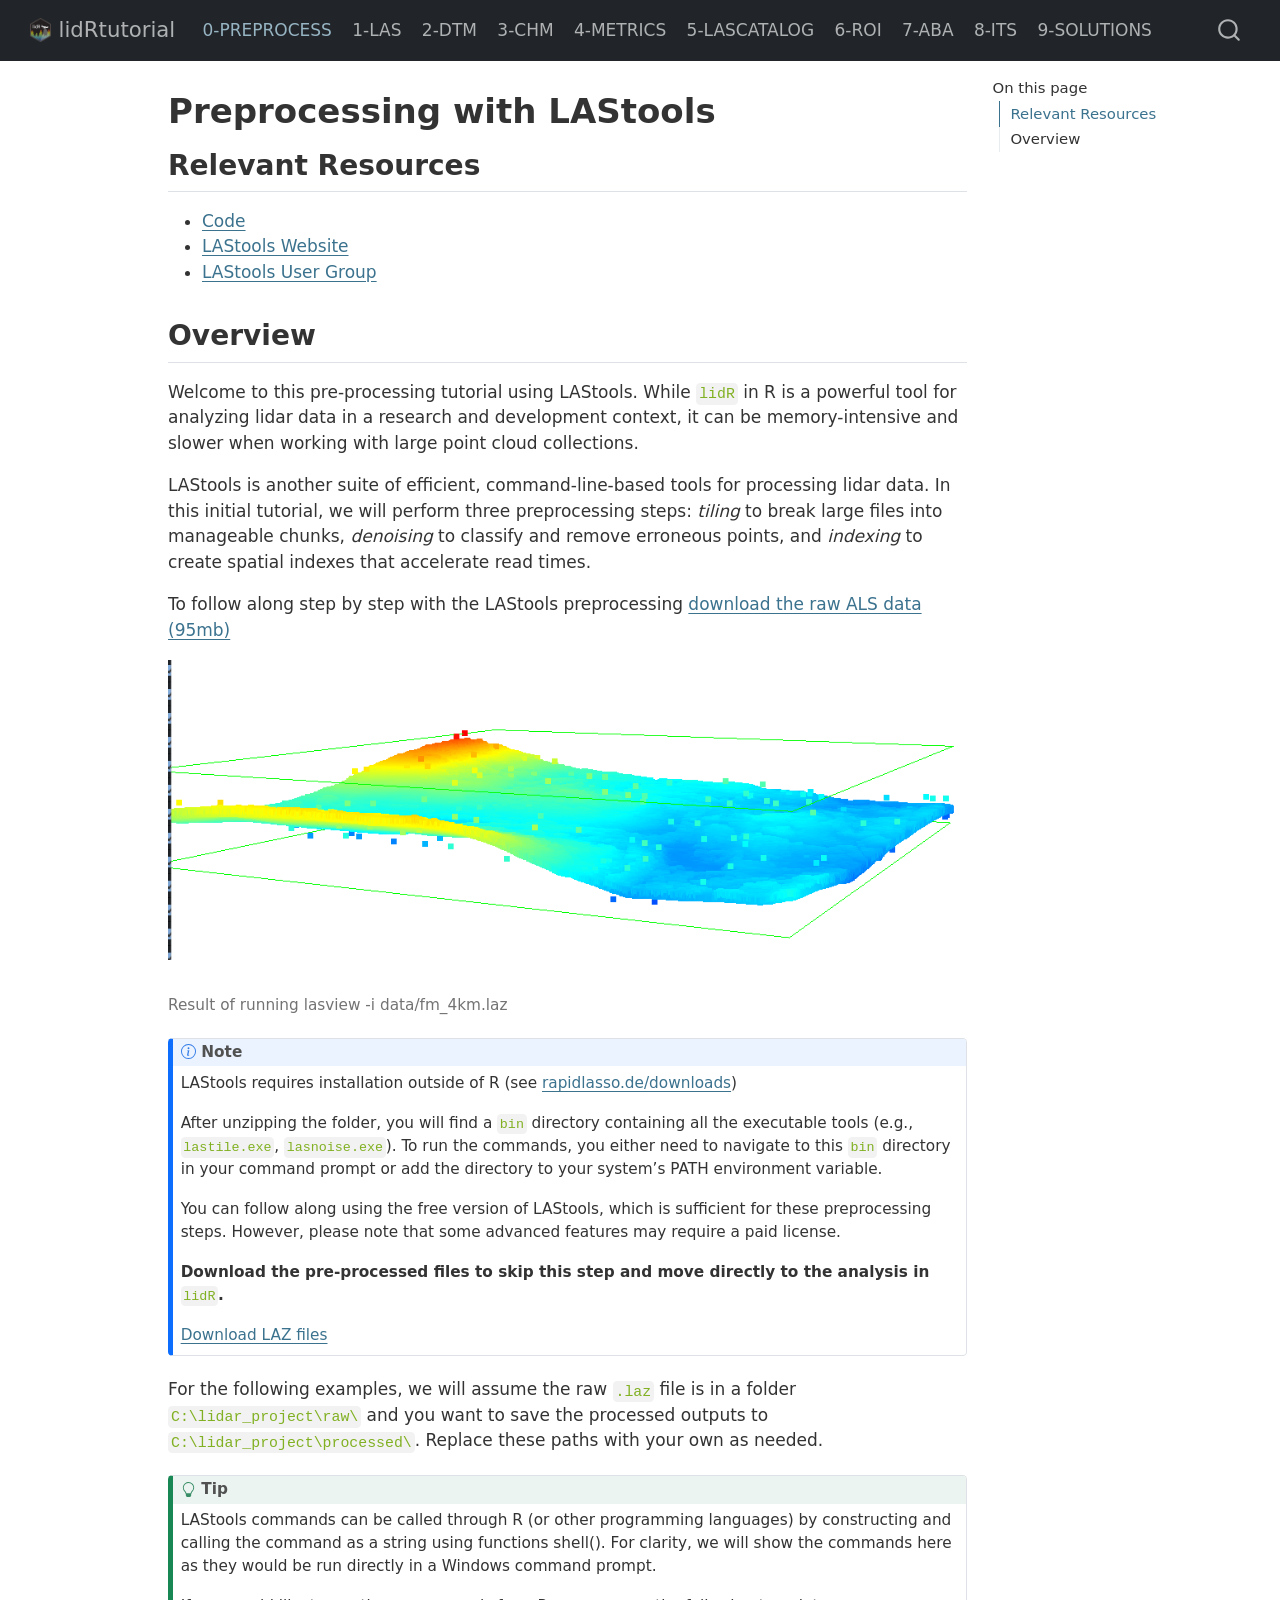
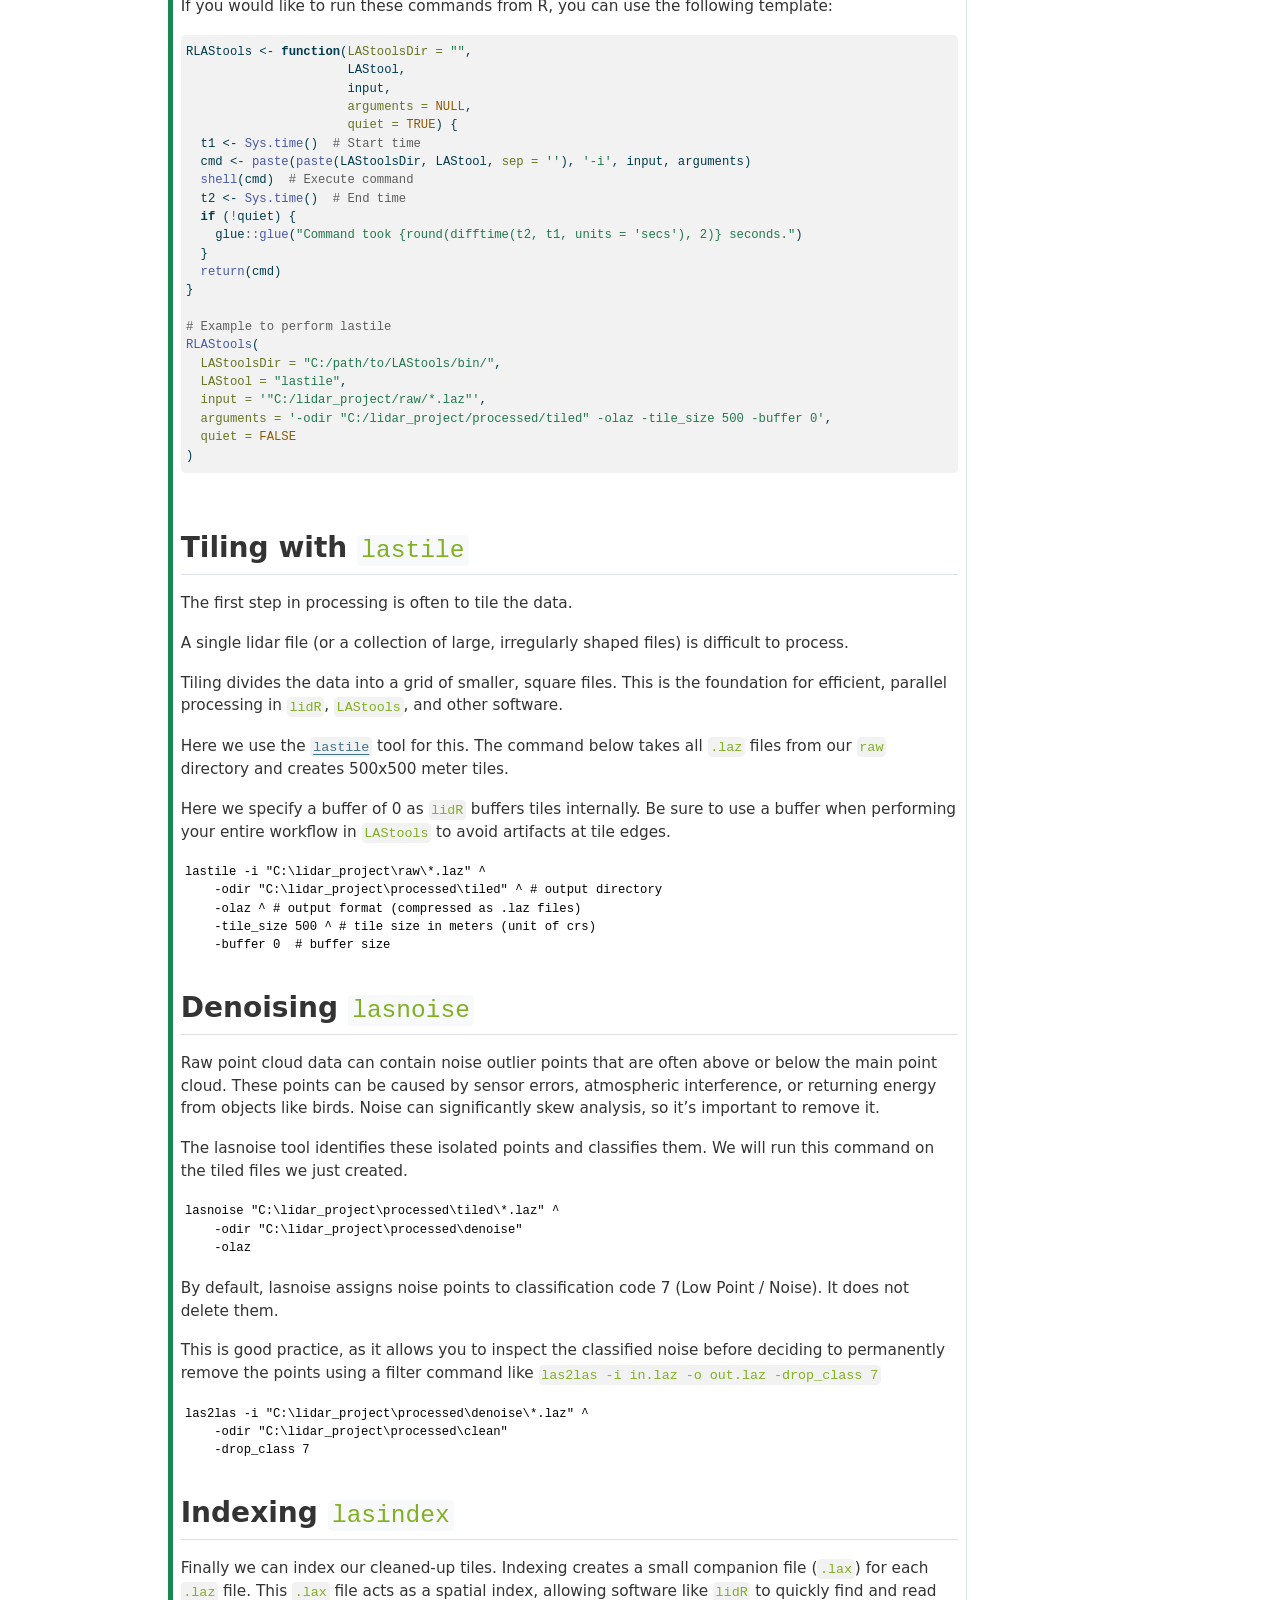
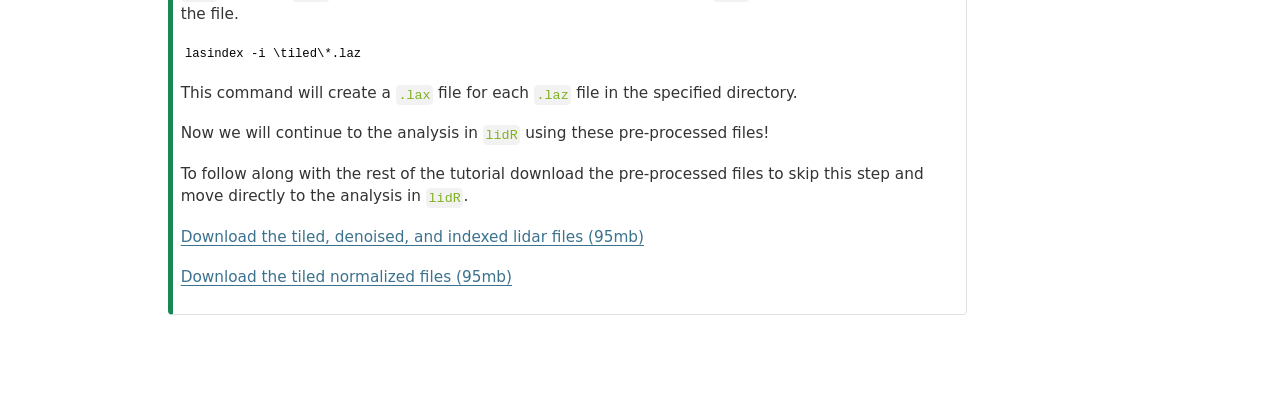
==== commit 510f8290: "reknit - w mask" ====
--- a/docs/00_preprocess.html
+++ b/docs/00_preprocess.html
@@ -2,7 +2,7 @@
 <html xmlns="http://www.w3.org/1999/xhtml" lang="en" xml:lang="en"><head>
 
 <meta charset="utf-8">
-<meta name="generator" content="quarto-1.7.31">
+<meta name="generator" content="quarto-1.8.26">
 
 <meta name="viewport" content="width=device-width, initial-scale=1.0, user-scalable=yes">
 
@@ -68,14 +68,15 @@
 <link href="./img/logo.png" rel="icon" type="image/png">
 <script src="site_libs/quarto-html/quarto.js" type="module"></script>
 <script src="site_libs/quarto-html/tabsets/tabsets.js" type="module"></script>
+<script src="site_libs/quarto-html/axe/axe-check.js" type="module"></script>
 <script src="site_libs/quarto-html/popper.min.js"></script>
 <script src="site_libs/quarto-html/tippy.umd.min.js"></script>
 <script src="site_libs/quarto-html/anchor.min.js"></script>
 <link href="site_libs/quarto-html/tippy.css" rel="stylesheet">
-<link href="site_libs/quarto-html/quarto-syntax-highlighting-e1a5c8363afafaef2c763b6775fbf3ca.css" rel="stylesheet" id="quarto-text-highlighting-styles">
+<link href="site_libs/quarto-html/quarto-syntax-highlighting-587c61ba64f3a5504c4d52d930310e48.css" rel="stylesheet" id="quarto-text-highlighting-styles">
 <script src="site_libs/bootstrap/bootstrap.min.js"></script>
 <link href="site_libs/bootstrap/bootstrap-icons.css" rel="stylesheet">
-<link href="site_libs/bootstrap/bootstrap-c3e9721a79885947f4bfdcdb0d329912.min.css" rel="stylesheet" append-hash="true" id="quarto-bootstrap" data-mode="light">
+<link href="site_libs/bootstrap/bootstrap-2b2f74de2f4973298fd85563bc9a9e04.min.css" rel="stylesheet" append-hash="true" id="quarto-bootstrap" data-mode="light">
 <script src="site_libs/quarto-contrib/glightbox/glightbox.min.js"></script>
 <link href="site_libs/quarto-contrib/glightbox/glightbox.min.css" rel="stylesheet">
 <link href="site_libs/quarto-contrib/glightbox/lightbox.css" rel="stylesheet">
@@ -118,7 +119,8 @@
       <div class="navbar-container container-fluid">
       <div class="navbar-brand-container mx-auto">
     <a href="./index.html" class="navbar-brand navbar-brand-logo">
-    <img src="./img/logo.png" alt="" class="navbar-logo">
+    <img src="./img/logo.png" alt="" class="navbar-logo light-content">
+    <img src="./img/logo.png" alt="" class="navbar-logo dark-content">
     </a>
     <a class="navbar-brand" href="./index.html">
     <span class="navbar-title">lidRtutorial</span>
@@ -267,7 +269,7 @@
 <p>LAStools commands can be called through R (or other programming languages) by constructing and calling the command as a string using functions shell(). For clarity, we will show the commands here as they would be run directly in a Windows command prompt.</p>
 <p>If you would like to run these commands from R, you can use the following template:</p>
 <div class="cell">
-<div class="sourceCode cell-code" id="cb1"><pre class="sourceCode r code-with-copy"><code class="sourceCode r"><span id="cb1-1"><a href="#cb1-1" aria-hidden="true" tabindex="-1"></a>RLAStools <span class="ot">&lt;-</span> <span class="cf">function</span>(<span class="at">LAStoolsDir =</span> <span class="st">""</span>,</span>
+<div class="code-copy-outer-scaffold"><div class="sourceCode cell-code" id="cb1"><pre class="sourceCode r code-with-copy"><code class="sourceCode r"><span id="cb1-1"><a href="#cb1-1" aria-hidden="true" tabindex="-1"></a>RLAStools <span class="ot">&lt;-</span> <span class="cf">function</span>(<span class="at">LAStoolsDir =</span> <span class="st">""</span>,</span>
 <span id="cb1-2"><a href="#cb1-2" aria-hidden="true" tabindex="-1"></a>                      LAStool,</span>
 <span id="cb1-3"><a href="#cb1-3" aria-hidden="true" tabindex="-1"></a>                      input,</span>
 <span id="cb1-4"><a href="#cb1-4" aria-hidden="true" tabindex="-1"></a>                      <span class="at">arguments =</span> <span class="cn">NULL</span>,</span>
@@ -289,7 +291,7 @@
 <span id="cb1-20"><a href="#cb1-20" aria-hidden="true" tabindex="-1"></a>  <span class="at">input =</span> <span class="st">'"C:/lidar_project/raw/*.laz"'</span>,</span>
 <span id="cb1-21"><a href="#cb1-21" aria-hidden="true" tabindex="-1"></a>  <span class="at">arguments =</span> <span class="st">'-odir "C:/lidar_project/processed/tiled" -olaz -tile_size 500 -buffer 0'</span>,</span>
 <span id="cb1-22"><a href="#cb1-22" aria-hidden="true" tabindex="-1"></a>  <span class="at">quiet =</span> <span class="cn">FALSE</span></span>
-<span id="cb1-23"><a href="#cb1-23" aria-hidden="true" tabindex="-1"></a>)</span></code><button title="Copy to Clipboard" class="code-copy-button"><i class="bi"></i></button></pre></div>
+<span id="cb1-23"><a href="#cb1-23" aria-hidden="true" tabindex="-1"></a>)</span></code></pre></div><button title="Copy to Clipboard" class="code-copy-button"><i class="bi"></i></button></div>
 </div>
 <section id="tiling-with-lastile" class="level2">
 <h2 class="anchored" data-anchor-id="tiling-with-lastile">Tiling with <code>lastile</code></h2>
@@ -394,13 +396,14 @@
       e.clearSelection();
     }
     const getTextToCopy = function(trigger) {
-        const codeEl = trigger.previousElementSibling.cloneNode(true);
-        for (const childEl of codeEl.children) {
-          if (isCodeAnnotation(childEl)) {
-            childEl.remove();
-          }
-        }
-        return codeEl.innerText;
+      const outerScaffold = trigger.parentElement.cloneNode(true);
+      const codeEl = outerScaffold.querySelector('code');
+      for (const childEl of codeEl.children) {
+        if (isCodeAnnotation(childEl)) {
+          childEl.remove();
+        }
+      }
+      return codeEl.innerText;
     }
     const clipboard = new window.ClipboardJS('.code-copy-button:not([data-in-quarto-modal])', {
       text: getTextToCopy
--- a/docs/site_libs/quarto-html/quarto-syntax-highlighting-587c61ba64f3a5504c4d52d930310e48.css
+++ b/docs/site_libs/quarto-html/quarto-syntax-highlighting-587c61ba64f3a5504c4d52d930310e48.css
@@ -0,0 +1,236 @@
+/* quarto syntax highlight colors */
+:root {
+  --quarto-hl-ot-color: #003B4F;
+  --quarto-hl-at-color: #657422;
+  --quarto-hl-ss-color: #20794D;
+  --quarto-hl-an-color: #5E5E5E;
+  --quarto-hl-fu-color: #4758AB;
+  --quarto-hl-st-color: #20794D;
+  --quarto-hl-cf-color: #003B4F;
+  --quarto-hl-op-color: #5E5E5E;
+  --quarto-hl-er-color: #AD0000;
+  --quarto-hl-bn-color: #AD0000;
+  --quarto-hl-al-color: #AD0000;
+  --quarto-hl-va-color: #111111;
+  --quarto-hl-bu-color: inherit;
+  --quarto-hl-ex-color: inherit;
+  --quarto-hl-pp-color: #AD0000;
+  --quarto-hl-in-color: #5E5E5E;
+  --quarto-hl-vs-color: #20794D;
+  --quarto-hl-wa-color: #5E5E5E;
+  --quarto-hl-do-color: #5E5E5E;
+  --quarto-hl-im-color: #00769E;
+  --quarto-hl-ch-color: #20794D;
+  --quarto-hl-dt-color: #AD0000;
+  --quarto-hl-fl-color: #AD0000;
+  --quarto-hl-co-color: #5E5E5E;
+  --quarto-hl-cv-color: #5E5E5E;
+  --quarto-hl-cn-color: #8f5902;
+  --quarto-hl-sc-color: #5E5E5E;
+  --quarto-hl-dv-color: #AD0000;
+  --quarto-hl-kw-color: #003B4F;
+}
+
+/* other quarto variables */
+:root {
+  --quarto-font-monospace: SFMono-Regular, Menlo, Monaco, Consolas, "Liberation Mono", "Courier New", monospace;
+}
+
+/* syntax highlight based on Pandoc's rules */
+pre > code.sourceCode > span {
+  color: #003B4F;
+}
+
+code.sourceCode > span {
+  color: #003B4F;
+}
+
+div.sourceCode,
+div.sourceCode pre.sourceCode {
+  color: #003B4F;
+}
+
+/* Normal */
+code span {
+  color: #003B4F;
+}
+
+/* Alert */
+code span.al {
+  color: #AD0000;
+  font-style: inherit;
+}
+
+/* Annotation */
+code span.an {
+  color: #5E5E5E;
+  font-style: inherit;
+}
+
+/* Attribute */
+code span.at {
+  color: #657422;
+  font-style: inherit;
+}
+
+/* BaseN */
+code span.bn {
+  color: #AD0000;
+  font-style: inherit;
+}
+
+/* BuiltIn */
+code span.bu {
+  font-style: inherit;
+}
+
+/* ControlFlow */
+code span.cf {
+  color: #003B4F;
+  font-weight: bold;
+  font-style: inherit;
+}
+
+/* Char */
+code span.ch {
+  color: #20794D;
+  font-style: inherit;
+}
+
+/* Constant */
+code span.cn {
+  color: #8f5902;
+  font-style: inherit;
+}
+
+/* Comment */
+code span.co {
+  color: #5E5E5E;
+  font-style: inherit;
+}
+
+/* CommentVar */
+code span.cv {
+  color: #5E5E5E;
+  font-style: italic;
+}
+
+/* Documentation */
+code span.do {
+  color: #5E5E5E;
+  font-style: italic;
+}
+
+/* DataType */
+code span.dt {
+  color: #AD0000;
+  font-style: inherit;
+}
+
+/* DecVal */
+code span.dv {
+  color: #AD0000;
+  font-style: inherit;
+}
+
+/* Error */
+code span.er {
+  color: #AD0000;
+  font-style: inherit;
+}
+
+/* Extension */
+code span.ex {
+  font-style: inherit;
+}
+
+/* Float */
+code span.fl {
+  color: #AD0000;
+  font-style: inherit;
+}
+
+/* Function */
+code span.fu {
+  color: #4758AB;
+  font-style: inherit;
+}
+
+/* Import */
+code span.im {
+  color: #00769E;
+  font-style: inherit;
+}
+
+/* Information */
+code span.in {
+  color: #5E5E5E;
+  font-style: inherit;
+}
+
+/* Keyword */
+code span.kw {
+  color: #003B4F;
+  font-weight: bold;
+  font-style: inherit;
+}
+
+/* Operator */
+code span.op {
+  color: #5E5E5E;
+  font-style: inherit;
+}
+
+/* Other */
+code span.ot {
+  color: #003B4F;
+  font-style: inherit;
+}
+
+/* Preprocessor */
+code span.pp {
+  color: #AD0000;
+  font-style: inherit;
+}
+
+/* SpecialChar */
+code span.sc {
+  color: #5E5E5E;
+  font-style: inherit;
+}
+
+/* SpecialString */
+code span.ss {
+  color: #20794D;
+  font-style: inherit;
+}
+
+/* String */
+code span.st {
+  color: #20794D;
+  font-style: inherit;
+}
+
+/* Variable */
+code span.va {
+  color: #111111;
+  font-style: inherit;
+}
+
+/* VerbatimString */
+code span.vs {
+  color: #20794D;
+  font-style: inherit;
+}
+
+/* Warning */
+code span.wa {
+  color: #5E5E5E;
+  font-style: italic;
+}
+
+.prevent-inlining {
+  content: "</";
+}
+
+/*# sourceMappingURL=2dce1cc6c82594539e1579de68416b47.css.map */
